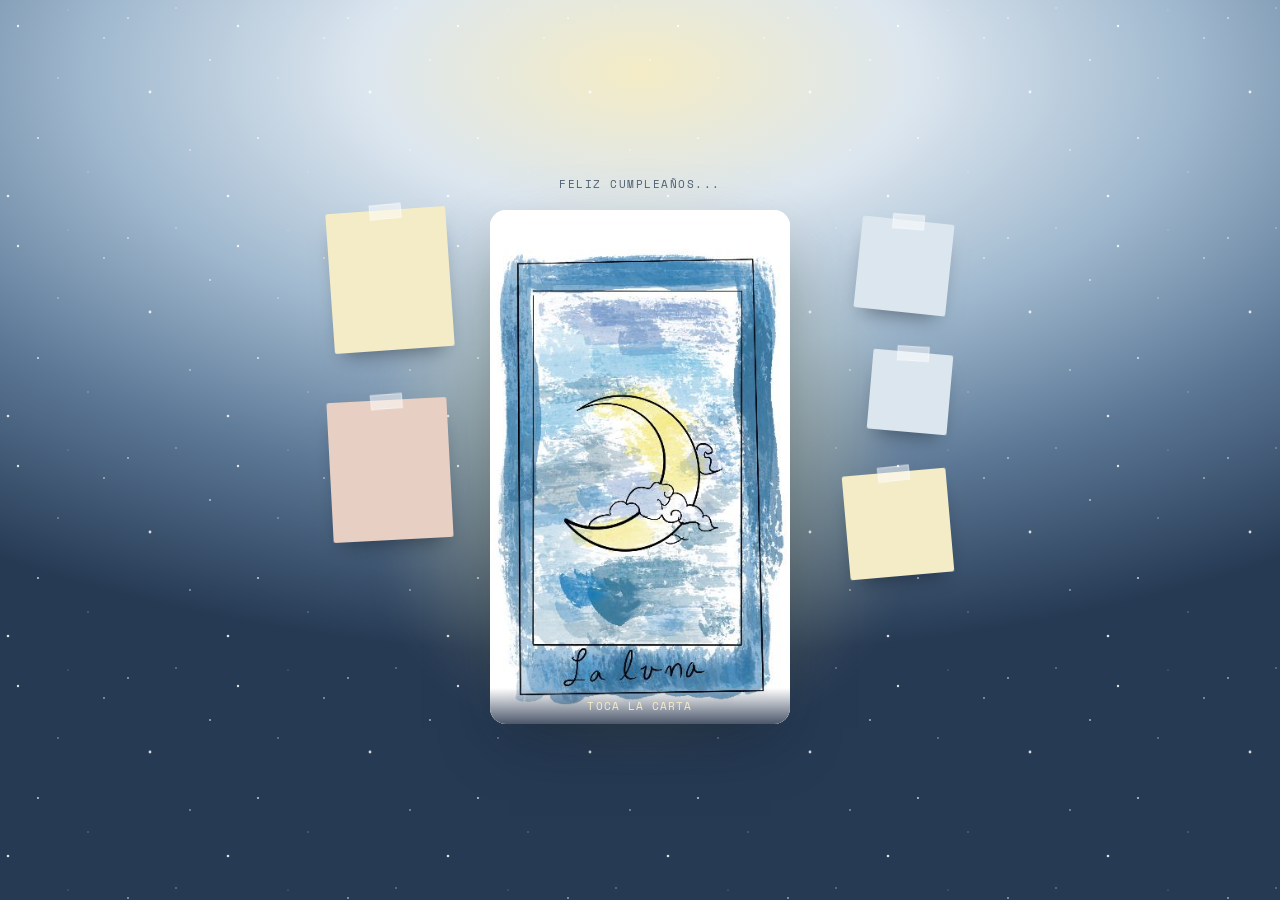
==== index.html @ bb73ebb0 "Revert "Give the gate a real headline and twinkling stars for more atmosphere" This reverts commit 8" ====
<!doctype html>
<html lang="es">
<head>
<meta charset="UTF-8">
<meta name="viewport" content="width=device-width, initial-scale=1.0">
<title>Puerto Vallarta</title>
<link rel="preconnect" href="https://fonts.googleapis.com">
<link rel="preconnect" href="https://fonts.gstatic.com" crossorigin>
<link href="https://fonts.googleapis.com/css2?family=Fraunces:opsz,wght@9..144,400;9..144,500;9..144,600;9..144,700&family=Work+Sans:wght@400;500;600&family=Space+Mono:wght@400;700&display=swap" rel="stylesheet">
<link rel="stylesheet" href="style.css">
</head>
<body>
<div class="gate">
  <div class="gate-wrap">
    <p class="gate-eyebrow">Feliz cumpleaños...</p>

    <div class="card-cluster">
      <div class="flip-scene">
        <div class="flip-card" id="flip-card" role="button" tabindex="0" aria-pressed="false" aria-label="Toca la carta para continuar">
          <div class="flip-face front">
            <img src="tluna.jpg" alt="Carta de tarot: La Luna">
            <span class="flip-hint">Toca la carta</span>
          </div>
          <div class="flip-face back">
            <div class="back-content" id="back-content">
              <h1>Nombre</h1>
              <form class="gate-form" id="gate-form">
                <label for="gate-input" class="sr-only">Tu nombre</label>
                <input type="text" id="gate-input" placeholder="Escribe tu &quot;nombre&quot; :)" autocomplete="off" autocapitalize="off" spellcheck="false">
                <button type="submit">Entrar</button>
              </form>
              <p class="gate-error" id="gate-error" hidden>Ese no es tu nombre. Intenta de nuevo.</p>
            </div>
          </div>
        </div>
      </div>

      <div class="postits">
        <div class="postit">
          <div class="postit-card" role="button" tabindex="0" aria-pressed="false" aria-label="Voltear post-it">
            <div class="postit-face postit-front"></div>
            <div class="postit-face postit-back">En la mitologia griega Hades, el dios que se considera ser el más malvado en realidad era un dios justo que rara vez intervenía en el mundo de los humanos.</div>
          </div>
        </div>
        <div class="postit">
          <div class="postit-card" role="button" tabindex="0" aria-pressed="false" aria-label="Voltear post-it">
            <div class="postit-face postit-front"></div>
            <div class="postit-face postit-back">Troya fue destruida por orgullo, más que por belleza.</div>
          </div>
        </div>
        <div class="postit">
          <div class="postit-card" role="button" tabindex="0" aria-pressed="false" aria-label="Voltear post-it">
            <div class="postit-face postit-front"></div>
            <div class="postit-face postit-back">Tengo una cosa muy segura, y es que cuando sepas que es esto lo primero que me vas a decir es &ldquo;estas loca.&rdquo; Punto final y todo.</div>
          </div>
        </div>
        <div class="postit">
          <div class="postit-card" role="button" tabindex="0" aria-pressed="false" aria-label="Voltear post-it">
            <div class="postit-face postit-front"></div>
            <div class="postit-face postit-back">Las nubes son muy bonitas.</div>
          </div>
        </div>
        <div class="postit">
          <div class="postit-card" role="button" tabindex="0" aria-pressed="false" aria-label="Voltear post-it">
            <div class="postit-face postit-front"></div>
            <div class="postit-face postit-back">Los post-it son la marca, el objeto es una nota adhesiva.</div>
          </div>
        </div>
      </div>
    </div>
  </div>
</div>

<script>
  var flipCard = document.getElementById('flip-card');
  var form = document.getElementById('gate-form');
  var input = document.getElementById('gate-input');
  var backContent = document.getElementById('back-content');
  var error = document.getElementById('gate-error');

  function toggleFlip() {
    var isFlipped = flipCard.classList.toggle('flipped');
    flipCard.setAttribute('aria-pressed', isFlipped ? 'true' : 'false');
    if (isFlipped) {
      window.setTimeout(function () { input.focus(); }, 450);
    } else {
      error.hidden = true;
      flipCard.focus();
    }
  }

  flipCard.addEventListener('click', function (e) {
    if (e.target.closest('.gate-form')) return;
    toggleFlip();
  });
  flipCard.addEventListener('keydown', function (e) {
    if (e.target !== flipCard) return;
    if (e.key === 'Enter' || e.key === ' ') {
      e.preventDefault();
      toggleFlip();
    }
  });

  form.addEventListener('submit', function (e) {
    e.preventDefault();
    e.stopPropagation();
    if (input.value.trim().toLowerCase() === 'fersito') {
      window.location.href = 'itinerario.html';
    } else {
      error.hidden = false;
      backContent.classList.remove('shake');
      void backContent.offsetWidth;
      backContent.classList.add('shake');
      input.select();
    }
  });

  document.querySelectorAll('.postit-card').forEach(function (postit) {
    function toggle() {
      var isFlipped = postit.classList.toggle('flipped');
      postit.setAttribute('aria-pressed', isFlipped ? 'true' : 'false');
    }
    postit.addEventListener('click', toggle);
    postit.addEventListener('keydown', function (e) {
      if (e.key === 'Enter' || e.key === ' ') {
        e.preventDefault();
        toggle();
      }
    });
  });
</script>
</body>
</html>
---- style.css ----
:root{
  --bg:#FBF2E3;
  --surface:#FFFFFF;
  --surface-2:#FFF8EC;
  --text:#1C2B30;
  --text-soft:#5E6E70;
  --border:#E8D9BE;
  --teal:#127D77;
  --teal-strong:#0B4F55;
  --coral:#F0563C;
  --sun:#F2A63D;
  --good:#2E7D5B;
  --good-bg:#E4F3EA;
  --shadow: 0 18px 40px -24px rgba(20,40,45,0.35);
}

@media (prefers-color-scheme: dark){
  :root:not([data-theme="light"]){
    --bg:#0A2027;
    --surface:#102B32;
    --surface-2:#0D262D;
    --text:#F1E9D8;
    --text-soft:#9FB4B6;
    --border:#1E3E44;
    --teal:#4FD1C4;
    --teal-strong:#8FE3D8;
    --coral:#FF8163;
    --sun:#F5BE6B;
    --good:#7ED0A3;
    --good-bg:#123227;
    --shadow: 0 18px 44px -22px rgba(0,0,0,0.6);
  }
}
:root[data-theme="dark"]{
  --bg:#0A2027;
  --surface:#102B32;
  --surface-2:#0D262D;
  --text:#F1E9D8;
  --text-soft:#9FB4B6;
  --border:#1E3E44;
  --teal:#4FD1C4;
  --teal-strong:#8FE3D8;
  --coral:#FF8163;
  --sun:#F5BE6B;
  --good:#7ED0A3;
  --good-bg:#123227;
  --shadow: 0 18px 44px -22px rgba(0,0,0,0.6);
}

*{box-sizing:border-box;}
body{
  margin:0;
  background:var(--bg);
  color:var(--text);
  font-family:"Work Sans", ui-sans-serif, system-ui, sans-serif;
  -webkit-font-smoothing:antialiased;
}
h1,h2,h3{
  font-family:"Fraunces", Georgia, serif;
  text-wrap:balance;
  margin:0;
}
.mono{
  font-family:"Space Mono", ui-monospace, SFMono-Regular, monospace;
  font-variant-numeric:tabular-nums;
}
.sr-only{
  position:absolute;
  width:1px; height:1px;
  padding:0; margin:-1px;
  overflow:hidden;
  clip:rect(0,0,0,0);
  white-space:nowrap;
  border:0;
}

.page{
  max-width:760px;
  margin:0 auto;
  padding-inline:20px;
  padding-block:0 48px;
}

/* ---------- GATE ---------- */
:root{
  --stars-bg: url("data:image/svg+xml,%3Csvg xmlns='http://www.w3.org/2000/svg' width='220' height='220'%3E%3Ccircle cx='18' cy='26' r='1.2' fill='white' fill-opacity='0.85'/%3E%3Ccircle cx='58' cy='78' r='0.8' fill='white' fill-opacity='0.55'/%3E%3Ccircle cx='104' cy='38' r='1' fill='white' fill-opacity='0.5'/%3E%3Ccircle cx='150' cy='92' r='1.4' fill='white' fill-opacity='0.8'/%3E%3Ccircle cx='190' cy='150' r='0.9' fill='white' fill-opacity='0.5'/%3E%3Ccircle cx='38' cy='138' r='1.1' fill='white' fill-opacity='0.7'/%3E%3Ccircle cx='88' cy='172' r='0.7' fill='white' fill-opacity='0.4'/%3E%3Ccircle cx='128' cy='18' r='0.9' fill='white' fill-opacity='0.6'/%3E%3Ccircle cx='8' cy='196' r='1.3' fill='white' fill-opacity='0.85'/%3E%3Ccircle cx='176' cy='8' r='0.8' fill='white' fill-opacity='0.5'/%3E%3Ccircle cx='210' cy='60' r='1' fill='white' fill-opacity='0.6'/%3E%3Ccircle cx='68' cy='10' r='0.6' fill='white' fill-opacity='0.4'/%3E%3C/svg%3E");
}
.gate{
  min-height:100vh;
  display:flex;
  align-items:center;
  justify-content:center;
  padding:24px;
  overflow-x:hidden;
  background-image:
    var(--stars-bg),
    radial-gradient(90% 65% at 50% 8%, #F4ECC6 0%, #DCE6EF 24%, #9FB8CE 48%, #5C7896 72%, #263A54 100%);
  background-repeat:repeat, no-repeat;
  background-size:220px 220px, cover;
}
.gate-wrap{
  width:100%;
  max-width:640px;
  display:flex;
  flex-direction:column;
  align-items:center;
  gap:18px;
}
.gate-eyebrow{
  margin:0;
  font-family:"Space Mono", monospace;
  font-size:0.68rem;
  letter-spacing:0.14em;
  text-transform:uppercase;
  color:#33465F;
  opacity:0.85;
}

/* ---------- CARD CLUSTER + POST-ITS ---------- */
.card-cluster{
  position:relative;
  width:100%;
  max-width:300px;
  margin-inline:auto;
}
.postits{
  display:flex;
  flex-wrap:wrap;
  justify-content:center;
  gap:14px;
  margin-top:26px;
}
.postit{
  perspective:900px;
  z-index:3;
  flex:none;
}
.postit-card{
  position:relative;
  width:100%;
  height:100%;
  cursor:pointer;
  transform-style:preserve-3d;
  transition:transform 0.6s cubic-bezier(0.4, 0.2, 0.2, 1);
}
.postit-card.flipped{ transform:rotateY(180deg); }
.postit-card:focus-visible{
  outline:2px solid #F0E5A8;
  outline-offset:3px;
}
.postit-face{
  position:absolute;
  inset:0;
  backface-visibility:hidden;
  border-radius:2px;
  padding:12px 10px;
  display:flex;
  align-items:center;
  justify-content:center;
  text-align:center;
  color:#2A3245;
  box-shadow:0 12px 20px -10px rgba(10,15,25,0.5);
}
.postit-face::before{
  content:"";
  position:absolute;
  top:-6px;
  left:50%;
  width:30px;
  height:13px;
  transform:translateX(-50%) rotate(-2deg);
  background:rgba(255,255,255,0.5);
  border:1px solid rgba(255,255,255,0.35);
}
.postit-front{
  background:#F4ECC6;
}
.postit-back{
  transform:rotateY(180deg);
  background:#F4ECC6;
  font-family:"Work Sans", sans-serif;
  font-size:0.64rem;
  line-height:1.32;
}
.postit:nth-of-type(2) .postit-front,
.postit:nth-of-type(2) .postit-back,
.postit:nth-of-type(4) .postit-front,
.postit:nth-of-type(4) .postit-back{
  background:#DCE6EF;
}
.postit:nth-of-type(3) .postit-front,
.postit:nth-of-type(3) .postit-back{
  background:#E7CFC3;
}

/* sizes tuned per note length; stacked in a row below the card on narrow screens */
.postit:nth-of-type(1){ width:120px; height:140px; transform:rotate(-4deg); }
.postit:nth-of-type(2){ width:92px; height:92px; transform:rotate(6deg); }
.postit:nth-of-type(3){ width:120px; height:140px; transform:rotate(-3deg); }
.postit:nth-of-type(4){ width:80px; height:80px; transform:rotate(5deg); }
.postit:nth-of-type(5){ width:104px; height:104px; transform:rotate(-5deg); }

@media (min-width:820px){
  .card-cluster{ max-width:660px; }
  .postits{ display:contents; }
  .postit{ position:absolute; }
  .postit:nth-of-type(1){ top:0; left:10px; }
  .postit:nth-of-type(3){ top:190px; left:10px; }
  .postit:nth-of-type(2){ top:10px; right:10px; }
  .postit:nth-of-type(4){ top:142px; right:10px; }
  .postit:nth-of-type(5){ top:262px; right:10px; }
}

/* ---------- FLIP CARD ---------- */
.flip-scene{
  position:relative;
  width:100%;
  max-width:300px;
  margin-inline:auto;
  perspective:1400px;
  animation:float 6s ease-in-out infinite;
}
.flip-scene::before{
  content:"";
  position:absolute;
  inset:-18% -30%;
  background:radial-gradient(circle, rgba(240,229,168,0.55) 0%, rgba(240,229,168,0) 68%);
  filter:blur(18px);
  z-index:-1;
  pointer-events:none;
}
@keyframes float{
  0%, 100%{ transform:translateY(0); }
  50%{ transform:translateY(-10px); }
}
.flip-card{
  position:relative;
  width:100%;
  aspect-ratio:364/624;
  cursor:pointer;
  transform-style:preserve-3d;
  transition:transform 0.8s cubic-bezier(0.4, 0.2, 0.2, 1);
}
.flip-card.flipped{
  transform:rotateY(180deg);
  cursor:default;
}
.flip-card:focus-visible{
  outline:3px solid var(--sun);
  outline-offset:6px;
}
.flip-face{
  position:absolute;
  inset:0;
  backface-visibility:hidden;
  border-radius:16px;
  box-shadow:0 24px 60px -20px rgba(10,20,25,0.5);
  overflow:hidden;
}
.flip-face.front{
  background:var(--surface);
}
.flip-face.front img{
  width:100%;
  height:100%;
  object-fit:cover;
  display:block;
}
.flip-hint{
  position:absolute;
  left:0; right:0; bottom:0;
  padding:10px 8px calc(10px + env(safe-area-inset-bottom, 0px));
  text-align:center;
  font-family:"Space Mono", monospace;
  font-size:0.68rem;
  letter-spacing:0.1em;
  text-transform:uppercase;
  color:#F4ECC6;
  background:linear-gradient(to top, rgba(30,45,70,0.8), transparent);
}
.flip-face.back{
  transform:rotateY(180deg);
  background-image:
    var(--stars-bg),
    radial-gradient(120% 80% at 50% -8%, rgba(240,229,168,0.32) 0%, rgba(240,229,168,0) 48%),
    linear-gradient(165deg, #30435F 0%, #16233A 100%);
  background-repeat:repeat, no-repeat, no-repeat;
  background-size:170px 170px, auto, auto;
  box-shadow:inset 0 0 44px rgba(0,0,0,0.35);
  display:flex;
  flex-direction:column;
  justify-content:center;
  align-items:stretch;
  padding:28px 24px;
  text-align:center;
}
.flip-face.back h1{
  font-size:1.5rem;
  font-weight:600;
  color:#F4ECC6;
}
.gate-form{
  margin-top:20px;
  display:flex;
  flex-direction:column;
  gap:12px;
}
#gate-input{
  font:inherit;
  font-size:1rem;
  padding:12px 14px;
  border-radius:10px;
  border:1px solid rgba(244,236,198,0.35);
  background:rgba(255,255,255,0.08);
  color:#F4ECC6;
  text-align:center;
}
#gate-input::placeholder{
  color:rgba(244,236,198,0.55);
}
#gate-input:focus-visible{
  outline:2px solid #F0E5A8;
  outline-offset:2px;
}
.gate-form button{
  font:inherit;
  font-weight:600;
  font-size:0.95rem;
  padding:12px 14px;
  border-radius:10px;
  border:none;
  background:linear-gradient(180deg, #F4ECC6 0%, #E8D98A 100%);
  color:#1F2E45;
  cursor:pointer;
}
.gate-form button:hover{ background:linear-gradient(180deg, #FBF6DE 0%, #F0E5A8 100%); }
.gate-form button:focus-visible{
  outline:2px solid #F4ECC6;
  outline-offset:2px;
}
.gate-error{
  margin:14px 0 0;
  font-size:0.85rem;
  color:#FF9E80;
}
.back-content.shake{ animation:shake 0.4s; }
@media (prefers-reduced-motion: reduce){
  .back-content.shake{ animation:none; }
  .flip-card{ transition:none; }
  .flip-scene{ animation:none; }
  .postit-card{ transition:none; }
}
@keyframes shake{
  0%, 100%{ transform:translateX(0); }
  20%, 60%{ transform:translateX(-8px); }
  40%, 80%{ transform:translateX(8px); }
}

/* ---------- HERO ---------- */
.hero{
  position:relative;
  margin-inline:-20px;
  margin-top:0;
  height:min(72vw, 380px);
  min-height:300px;
  overflow:hidden;
}
.hero svg{
  position:absolute;
  inset:0;
  width:100%;
  height:100%;
  display:block;
}
.hero-content{
  position:relative;
  z-index:2;
  height:100%;
  display:flex;
  flex-direction:column;
  justify-content:space-between;
  padding:28px 24px 20px;
}
.eyebrow{
  margin:0;
  font-family:"Space Mono", monospace;
  font-size:0.72rem;
  letter-spacing:0.14em;
  text-transform:uppercase;
  color:#FBF2E3;
  opacity:0.85;
}
.hero h1{
  color:#FBF2E3;
  font-size:clamp(2.4rem, 9vw, 3.6rem);
  font-weight:600;
  line-height:0.95;
  margin-top:6px;
}
.dates{
  margin:8px 0 0;
  color:#FBF2E3;
  font-family:"Space Mono", monospace;
  font-size:0.95rem;
  letter-spacing:0.02em;
}
.hero-stats{
  display:flex;
  gap:10px;
  flex-wrap:wrap;
}
.stat{
  background:rgba(11,42,46,0.55);
  backdrop-filter:blur(2px);
  border:1px solid rgba(251,242,227,0.25);
  border-radius:10px;
  padding:8px 12px;
  display:flex;
  flex-direction:column;
  gap:2px;
  min-width:104px;
}
.stat-label{
  font-size:0.62rem;
  letter-spacing:0.1em;
  text-transform:uppercase;
  color:#F2E4C8;
  opacity:0.8;
}
.stat-value{
  font-family:"Space Mono", monospace;
  font-size:0.95rem;
  color:#FFFFFF;
}

/* ---------- SECTIONS ---------- */
.section{
  padding-block:36px 8px;
}
.section-head{
  display:flex;
  align-items:center;
  gap:10px;
  margin-bottom:18px;
}
.section-head svg{ color:var(--teal); flex:none; }
.section-head h2{
  font-size:1.5rem;
  font-weight:600;
  color:var(--text);
}

/* ---------- TICKETS ---------- */
.tickets{
  display:flex;
  flex-direction:column;
  gap:14px;
}
.ticket{
  display:flex;
  background:var(--surface);
  border:1px solid var(--border);
  border-radius:14px;
  box-shadow:var(--shadow);
  overflow:hidden;
}
.ticket-main{
  flex:1;
  padding:18px 20px;
  min-width:0;
}
.ticket-label{
  font-size:0.68rem;
  letter-spacing:0.1em;
  text-transform:uppercase;
  color:var(--text-soft);
}
.ticket-route{
  display:flex;
  align-items:center;
  gap:10px;
  margin-top:10px;
}
.ticket-city{
  display:flex;
  flex-direction:column;
}
.ticket-city .code{
  font-family:"Fraunces", serif;
  font-weight:600;
  font-size:1.5rem;
  line-height:1;
  color:var(--text);
}
.ticket-city .city{
  font-size:0.72rem;
  color:var(--text-soft);
  margin-top:2px;
}
.ticket-city .time{
  font-family:"Space Mono", monospace;
  font-size:0.82rem;
  color:var(--teal);
  margin-top:4px;
}
.ticket-path{
  flex:1;
  display:flex;
  align-items:center;
  justify-content:center;
  color:var(--coral);
  min-width:36px;
}
.ticket-path svg{ width:100%; height:16px; }
.ticket-meta{
  display:flex;
  gap:14px;
  margin-top:12px;
  font-size:0.78rem;
  color:var(--text-soft);
}
.ticket-stub{
  width:132px;
  flex:none;
  padding:18px 14px;
  background:var(--surface-2);
  border-left:2px dashed var(--border);
  display:flex;
  flex-direction:column;
  justify-content:center;
  gap:4px;
  position:relative;
}
.ticket-stub::before,
.ticket-stub::after{
  content:"";
  position:absolute;
  left:-9px;
  width:18px;
  height:18px;
  border-radius:50%;
  background:var(--bg);
  border:1px solid var(--border);
}
.ticket-stub::before{ top:-9px; }
.ticket-stub::after{ bottom:-9px; }
.stub-label{
  font-size:0.64rem;
  letter-spacing:0.08em;
  text-transform:uppercase;
  color:var(--text-soft);
}
.stub-code{
  font-family:"Space Mono", monospace;
  font-size:0.95rem;
  color:var(--text);
}
.stub-note{
  font-size:0.7rem;
  color:var(--coral);
}

/* ---------- HOTEL ---------- */
.hotel-card{
  background:var(--surface);
  border:1px solid var(--border);
  border-radius:14px;
  box-shadow:var(--shadow);
  padding:22px;
}
.badge{
  display:inline-block;
  background:var(--good-bg);
  color:var(--good);
  font-size:0.7rem;
  font-weight:600;
  letter-spacing:0.04em;
  padding:4px 10px;
  border-radius:999px;
}
.hotel-card h3{
  font-size:1.3rem;
  font-weight:600;
  margin-top:10px;
}
.hotel-sub{
  margin:4px 0 0;
  color:var(--text-soft);
  font-size:0.9rem;
}
.hotel-grid{
  display:grid;
  grid-template-columns:repeat(2, 1fr);
  gap:14px 20px;
  margin-top:20px;
  padding-top:18px;
  border-top:1px solid var(--border);
}
.g-label{
  display:block;
  font-size:0.66rem;
  letter-spacing:0.08em;
  text-transform:uppercase;
  color:var(--text-soft);
}
.g-value{
  display:block;
  margin-top:3px;
  font-size:0.94rem;
}
.hotel-codes{
  display:flex;
  flex-wrap:wrap;
  gap:20px;
  margin-top:18px;
  padding-top:16px;
  border-top:1px solid var(--border);
}
.code-mono{
  display:block;
  margin-top:3px;
  font-family:"Space Mono", monospace;
  font-size:0.88rem;
  color:var(--teal-strong);
}

footer{
  margin-top:20px;
  padding-top:20px;
  border-top:1px solid var(--border);
  color:var(--text-soft);
  font-size:0.85rem;
  text-align:center;
}

@media (max-width:480px){
  .ticket{ flex-direction:column; }
  .ticket-stub{
    width:auto;
    border-left:none;
    border-top:2px dashed var(--border);
    flex-direction:row;
    justify-content:space-between;
    align-items:center;
  }
  .ticket-stub::before,
  .ticket-stub::after{
    left:auto;
    top:-9px;
  }
  .ticket-stub::before{ left:-9px; }
  .ticket-stub::after{ right:-9px; left:auto; bottom:auto; top:-9px; }
  .hotel-grid{ grid-template-columns:1fr 1fr; }
}
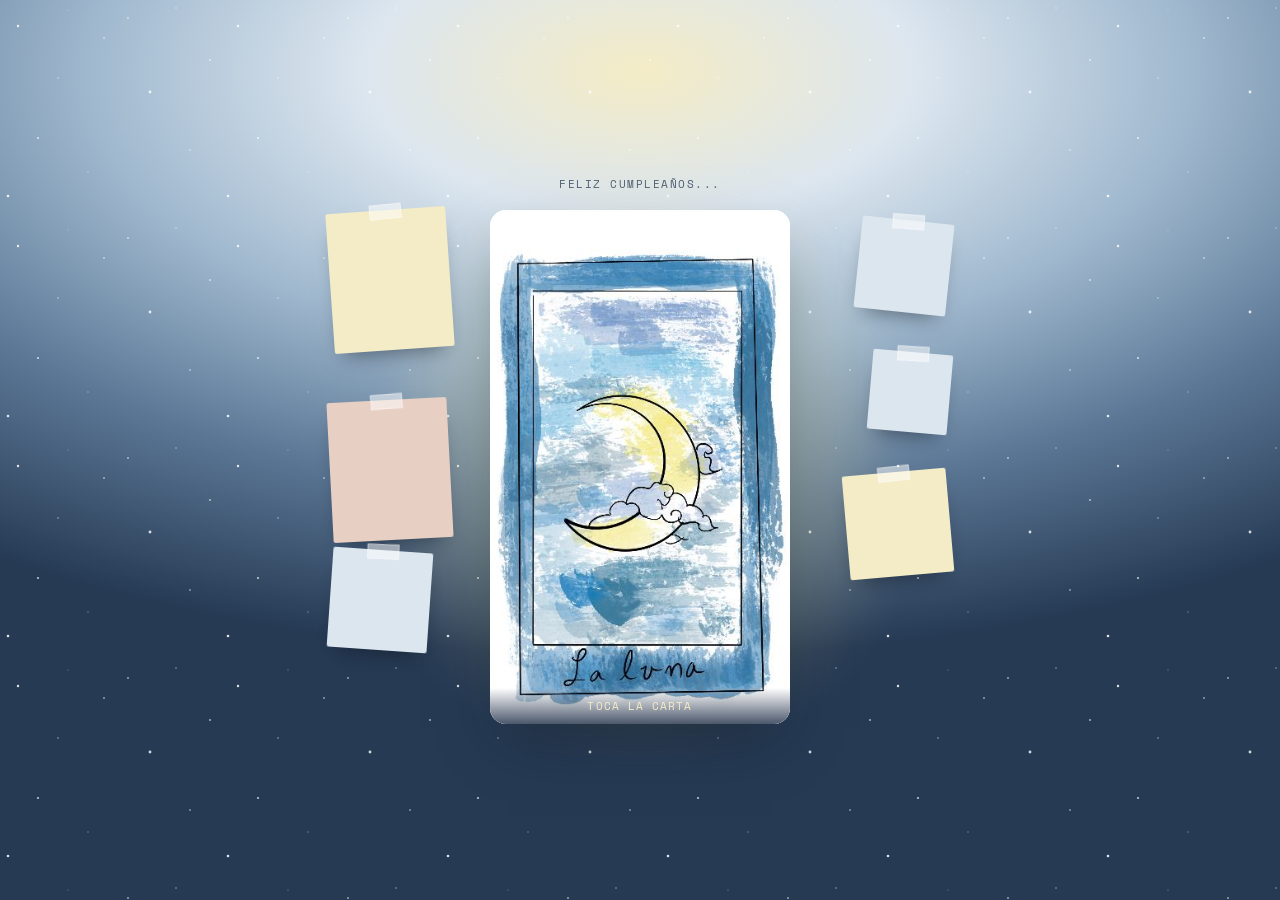
==== commit 0940aa02: "Add a sixth post-it note Co-Authored-By: Claude Sonnet 5 <noreply@anthropic.com>" ====
--- a/index.html
+++ b/index.html
@@ -4,10 +4,12 @@
 <meta charset="UTF-8">
 <meta name="viewport" content="width=device-width, initial-scale=1.0">
 <title>Puerto Vallarta</title>
+<meta name="view-transition" content="same-origin">
 <link rel="preconnect" href="https://fonts.googleapis.com">
 <link rel="preconnect" href="https://fonts.gstatic.com" crossorigin>
 <link href="https://fonts.googleapis.com/css2?family=Fraunces:opsz,wght@9..144,400;9..144,500;9..144,600;9..144,700&family=Work+Sans:wght@400;500;600&family=Space+Mono:wght@400;700&display=swap" rel="stylesheet">
 <link rel="stylesheet" href="style.css">
+<link rel="prefetch" href="itinerario.html">
 </head>
 <body>
 <div class="gate">
@@ -64,6 +66,12 @@
           <div class="postit-card" role="button" tabindex="0" aria-pressed="false" aria-label="Voltear post-it">
             <div class="postit-face postit-front"></div>
             <div class="postit-face postit-back">Los post-it son la marca, el objeto es una nota adhesiva.</div>
+          </div>
+        </div>
+        <div class="postit">
+          <div class="postit-card" role="button" tabindex="0" aria-pressed="false" aria-label="Voltear post-it">
+            <div class="postit-face postit-front"></div>
+            <div class="postit-face postit-back">No te rías de mi página, esta bien padre.</div>
           </div>
         </div>
       </div>
--- a/style.css
+++ b/style.css
@@ -1,10 +1,10 @@
 :root{
-  --bg:#FBF2E3;
+  --bg:#F2F5F4;
   --surface:#FFFFFF;
-  --surface-2:#FFF8EC;
+  --surface-2:#EAF0EE;
   --text:#1C2B30;
   --text-soft:#5E6E70;
-  --border:#E8D9BE;
+  --border:#DEE5E3;
   --teal:#127D77;
   --teal-strong:#0B4F55;
   --coral:#F0563C;
@@ -50,7 +50,7 @@
 *{box-sizing:border-box;}
 body{
   margin:0;
-  background:var(--bg);
+  background-color:var(--bg);
   color:var(--text);
   font-family:"Work Sans", ui-sans-serif, system-ui, sans-serif;
   -webkit-font-smoothing:antialiased;
@@ -75,10 +75,10 @@
 }
 
 .page{
-  max-width:760px;
+  max-width:640px;
   margin:0 auto;
   padding-inline:20px;
-  padding-block:0 48px;
+  padding-block:28px 44px;
 }
 
 /* ---------- GATE ---------- */
@@ -192,6 +192,10 @@
 .postit:nth-of-type(3) .postit-back{
   background:#E7CFC3;
 }
+.postit:nth-of-type(6) .postit-front,
+.postit:nth-of-type(6) .postit-back{
+  background:#DCE6EF;
+}
 
 /* sizes tuned per note length; stacked in a row below the card on narrow screens */
 .postit:nth-of-type(1){ width:120px; height:140px; transform:rotate(-4deg); }
@@ -199,6 +203,7 @@
 .postit:nth-of-type(3){ width:120px; height:140px; transform:rotate(-3deg); }
 .postit:nth-of-type(4){ width:80px; height:80px; transform:rotate(5deg); }
 .postit:nth-of-type(5){ width:104px; height:104px; transform:rotate(-5deg); }
+.postit:nth-of-type(6){ width:100px; height:100px; transform:rotate(4deg); }
 
 @media (min-width:820px){
   .card-cluster{ max-width:660px; }
@@ -206,6 +211,7 @@
   .postit{ position:absolute; }
   .postit:nth-of-type(1){ top:0; left:10px; }
   .postit:nth-of-type(3){ top:190px; left:10px; }
+  .postit:nth-of-type(6){ top:340px; left:10px; }
   .postit:nth-of-type(2){ top:10px; right:10px; }
   .postit:nth-of-type(4){ top:142px; right:10px; }
   .postit:nth-of-type(5){ top:262px; right:10px; }
@@ -344,108 +350,134 @@
   color:#FF9E80;
 }
 .back-content.shake{ animation:shake 0.4s; }
+@keyframes shake{
+  0%, 100%{ transform:translateX(0); }
+  20%, 60%{ transform:translateX(-8px); }
+  40%, 80%{ transform:translateX(8px); }
+}
+
 @media (prefers-reduced-motion: reduce){
   .back-content.shake{ animation:none; }
   .flip-card{ transition:none; }
   .flip-scene{ animation:none; }
   .postit-card{ transition:none; }
 }
-@keyframes shake{
-  0%, 100%{ transform:translateX(0); }
-  20%, 60%{ transform:translateX(-8px); }
-  40%, 80%{ transform:translateX(8px); }
-}
 
 /* ---------- HERO ---------- */
-.hero{
-  position:relative;
-  margin-inline:-20px;
-  margin-top:0;
-  height:min(72vw, 380px);
-  min-height:300px;
-  overflow:hidden;
-}
-.hero svg{
-  position:absolute;
-  inset:0;
-  width:100%;
-  height:100%;
-  display:block;
-}
-.hero-content{
-  position:relative;
-  z-index:2;
-  height:100%;
-  display:flex;
-  flex-direction:column;
+.hero-card{
+  background:var(--surface);
+  border:1px solid var(--border);
+  border-radius:16px;
+  padding:22px 24px;
+  box-shadow:var(--shadow);
+}
+.hero-top{
+  display:flex;
+  align-items:baseline;
   justify-content:space-between;
-  padding:28px 24px 20px;
-}
-.eyebrow{
-  margin:0;
-  font-family:"Space Mono", monospace;
-  font-size:0.72rem;
-  letter-spacing:0.14em;
+  gap:12px;
+  flex-wrap:wrap;
+}
+.hero-eyebrow{
+  font-family:"Space Mono", monospace;
+  font-size:0.66rem;
+  letter-spacing:0.12em;
   text-transform:uppercase;
-  color:#FBF2E3;
-  opacity:0.85;
-}
-.hero h1{
-  color:#FBF2E3;
-  font-size:clamp(2.4rem, 9vw, 3.6rem);
+  color:var(--text-soft);
+}
+.hero-countdown{
+  font-family:"Space Mono", monospace;
+  font-size:0.7rem;
+  letter-spacing:0.03em;
+  color:var(--teal-strong);
+  white-space:nowrap;
+}
+.hero-countdown strong{
+  font-family:"Fraunces", serif;
+  font-weight:700;
+  font-size:1rem;
+  margin-right:4px;
+}
+.hero-title{
+  margin-top:8px;
+  font-size:clamp(1.9rem, 7vw, 2.6rem);
   font-weight:600;
-  line-height:0.95;
-  margin-top:6px;
-}
-.dates{
-  margin:8px 0 0;
-  color:#FBF2E3;
-  font-family:"Space Mono", monospace;
+  color:var(--text);
+}
+.hero-route{
+  display:flex;
+  align-items:center;
+  gap:8px;
+  margin-top:12px;
+}
+.hero-code{
+  font-family:"Space Mono", monospace;
+  font-weight:700;
   font-size:0.95rem;
-  letter-spacing:0.02em;
-}
-.hero-stats{
-  display:flex;
-  gap:10px;
+  letter-spacing:0.04em;
+  color:var(--text);
+}
+.hero-arrow{ color:var(--coral); flex:none; }
+.hero-meta{
+  margin-top:8px;
+  font-size:0.86rem;
+  color:var(--text-soft);
+}
+
+/* ---------- SECTION NAV ---------- */
+.section-nav{
+  display:flex;
+  gap:20px;
+  margin-top:20px;
+  padding-bottom:14px;
+  border-bottom:1px solid var(--border);
+  font-family:"Space Mono", monospace;
+  font-size:0.7rem;
+  letter-spacing:0.08em;
+  text-transform:uppercase;
+}
+.section-nav a{
+  color:var(--text-soft);
+  text-decoration:none;
+  padding-bottom:3px;
+  border-bottom:2px solid transparent;
+}
+.section-nav a:hover,
+.section-nav a:focus-visible{
+  color:var(--teal-strong);
+  border-bottom-color:var(--coral);
+  outline:none;
+}
+
+/* ---------- AMENITIES ---------- */
+.amenities{
+  display:flex;
   flex-wrap:wrap;
-}
-.stat{
-  background:rgba(11,42,46,0.55);
-  backdrop-filter:blur(2px);
-  border:1px solid rgba(251,242,227,0.25);
-  border-radius:10px;
-  padding:8px 12px;
-  display:flex;
-  flex-direction:column;
-  gap:2px;
-  min-width:104px;
-}
-.stat-label{
-  font-size:0.62rem;
-  letter-spacing:0.1em;
-  text-transform:uppercase;
-  color:#F2E4C8;
-  opacity:0.8;
-}
-.stat-value{
-  font-family:"Space Mono", monospace;
-  font-size:0.95rem;
-  color:#FFFFFF;
-}
+  gap:10px 18px;
+  margin-top:14px;
+}
+.amenity{
+  display:flex;
+  align-items:center;
+  gap:6px;
+  font-size:0.78rem;
+  color:var(--text-soft);
+}
+.amenity svg{ color:var(--teal); flex:none; }
 
 /* ---------- SECTIONS ---------- */
 .section{
-  padding-block:36px 8px;
+  padding-block:26px 4px;
 }
 .section-head{
   display:flex;
   align-items:center;
   gap:10px;
-  margin-bottom:18px;
+  margin-bottom:14px;
 }
 .section-head svg{ color:var(--teal); flex:none; }
 .section-head h2{
-  font-size:1.5rem;
+  font-size:1.3rem;
   font-weight:600;
   color:var(--text);
 }
@@ -454,110 +486,92 @@
 .tickets{
   display:flex;
   flex-direction:column;
-  gap:14px;
+  gap:12px;
 }
 .ticket{
-  display:flex;
+  display:block;
   background:var(--surface);
   border:1px solid var(--border);
   border-radius:14px;
   box-shadow:var(--shadow);
-  overflow:hidden;
-}
-.ticket-main{
-  flex:1;
   padding:18px 20px;
-  min-width:0;
 }
 .ticket-label{
-  font-size:0.68rem;
+  display:block;
+  font-size:0.66rem;
   letter-spacing:0.1em;
   text-transform:uppercase;
   color:var(--text-soft);
 }
 .ticket-route{
-  display:flex;
+  display:grid;
+  grid-template-columns:1fr auto 1fr;
+  align-items:start;
+  gap:8px;
+  margin-top:14px;
+}
+.ticket-endpoint{
+  display:flex;
+  flex-direction:column;
+}
+.ticket-endpoint.dest{
+  align-items:flex-end;
+  text-align:right;
+}
+.ticket-time{
+  font-family:"Work Sans", sans-serif;
+  font-weight:600;
+  font-size:1.4rem;
+  color:var(--text);
+  font-variant-numeric:tabular-nums;
+  line-height:1.1;
+}
+.ticket-code{
+  font-family:"Space Mono", monospace;
+  font-size:0.78rem;
+  letter-spacing:0.06em;
+  color:var(--teal-strong);
+  margin-top:3px;
+}
+.ticket-city{
+  font-family:"Fraunces", serif;
+  font-style:italic;
+  font-size:0.76rem;
+  color:var(--text-soft);
+  margin-top:2px;
+}
+.ticket-path-col{
+  display:flex;
+  flex-direction:column;
   align-items:center;
+  padding-top:10px;
+  min-width:64px;
+}
+.ticket-path-col svg{
+  width:100%;
+  height:14px;
+  color:var(--coral);
+}
+.ticket-duration{
+  margin-top:4px;
+  font-family:"Space Mono", monospace;
+  font-size:0.62rem;
+  color:var(--text-soft);
+  white-space:nowrap;
+}
+.ticket-footer{
+  display:flex;
+  justify-content:space-between;
   gap:10px;
-  margin-top:10px;
-}
-.ticket-city{
-  display:flex;
-  flex-direction:column;
-}
-.ticket-city .code{
-  font-family:"Fraunces", serif;
-  font-weight:600;
-  font-size:1.5rem;
-  line-height:1;
-  color:var(--text);
-}
-.ticket-city .city{
+  margin-top:14px;
+  padding-top:12px;
+  border-top:1px dashed var(--border);
   font-size:0.72rem;
   color:var(--text-soft);
-  margin-top:2px;
-}
-.ticket-city .time{
-  font-family:"Space Mono", monospace;
-  font-size:0.82rem;
-  color:var(--teal);
-  margin-top:4px;
-}
-.ticket-path{
-  flex:1;
-  display:flex;
-  align-items:center;
-  justify-content:center;
-  color:var(--coral);
-  min-width:36px;
-}
-.ticket-path svg{ width:100%; height:16px; }
-.ticket-meta{
-  display:flex;
-  gap:14px;
-  margin-top:12px;
-  font-size:0.78rem;
-  color:var(--text-soft);
-}
-.ticket-stub{
-  width:132px;
-  flex:none;
-  padding:18px 14px;
-  background:var(--surface-2);
-  border-left:2px dashed var(--border);
-  display:flex;
-  flex-direction:column;
-  justify-content:center;
-  gap:4px;
-  position:relative;
-}
-.ticket-stub::before,
-.ticket-stub::after{
-  content:"";
-  position:absolute;
-  left:-9px;
-  width:18px;
-  height:18px;
-  border-radius:50%;
-  background:var(--bg);
-  border:1px solid var(--border);
-}
-.ticket-stub::before{ top:-9px; }
-.ticket-stub::after{ bottom:-9px; }
-.stub-label{
-  font-size:0.64rem;
-  letter-spacing:0.08em;
-  text-transform:uppercase;
-  color:var(--text-soft);
-}
-.stub-code{
-  font-family:"Space Mono", monospace;
-  font-size:0.95rem;
-  color:var(--text);
-}
-.stub-note{
-  font-size:0.7rem;
-  color:var(--coral);
+}
+.ticket-confirmation{
+  font-family:"Space Mono", monospace;
+  letter-spacing:0.01em;
 }
 
 /* ---------- HOTEL ---------- */
@@ -633,22 +647,88 @@
   text-align:center;
 }
 
-@media (max-width:480px){
-  .ticket{ flex-direction:column; }
-  .ticket-stub{
-    width:auto;
-    border-left:none;
-    border-top:2px dashed var(--border);
-    flex-direction:row;
-    justify-content:space-between;
-    align-items:center;
-  }
-  .ticket-stub::before,
-  .ticket-stub::after{
-    left:auto;
-    top:-9px;
-  }
-  .ticket-stub::before{ left:-9px; }
-  .ticket-stub::after{ right:-9px; left:auto; bottom:auto; top:-9px; }
+/* ---------- PROOFS + LIGHTBOX ---------- */
+.proofs{
+  display:flex;
+  flex-wrap:wrap;
+  justify-content:center;
+  gap:22px 26px;
+  padding-block:10px 6px;
+}
+.proof{
+  width:140px;
+  flex:none;
+  background:#FFFFFF;
+  padding:10px 10px 30px;
+  border:none;
+  border-radius:2px;
+  box-shadow:0 14px 26px -14px rgba(20,30,40,0.4), 0 2px 6px rgba(20,30,40,0.18);
+  cursor:pointer;
+  font:inherit;
+  color:inherit;
+  text-align:center;
+  transition:transform 0.2s ease, box-shadow 0.2s ease;
+}
+.proof:nth-child(1){ transform:rotate(-4deg); }
+.proof:nth-child(2){ transform:rotate(3deg); }
+.proof:nth-child(3){ transform:rotate(-2deg); }
+.proof:hover,
+.proof:focus-visible{
+  transform:rotate(0deg) scale(1.04);
+  box-shadow:0 18px 34px -16px rgba(20,30,40,0.48), 0 4px 10px rgba(20,30,40,0.2);
+  z-index:1;
+  outline:none;
+}
+.proof img{
+  width:100%;
+  aspect-ratio:3/4;
+  object-fit:cover;
+  object-position:top;
+  display:block;
+  background:#e5e5e5;
+}
+.proof-label{
+  display:block;
+  margin-top:10px;
+  font-family:"Fraunces", serif;
+  font-style:italic;
+  font-size:0.82rem;
+  color:#333;
+}
+.lightbox{
+  position:fixed;
+  inset:0;
+  z-index:200;
+  background:rgba(10,15,20,0.85);
+  display:flex;
+  align-items:center;
+  justify-content:center;
+  padding:24px;
+}
+.lightbox[hidden]{ display:none; }
+.lightbox img{
+  max-width:100%;
+  max-height:100%;
+  border-radius:10px;
+  box-shadow:0 24px 60px rgba(0,0,0,0.5);
+}
+.lightbox-close{
+  position:absolute;
+  top:calc(16px + env(safe-area-inset-top, 0px));
+  right:16px;
+  width:40px;
+  height:40px;
+  border-radius:50%;
+  border:none;
+  background:rgba(255,255,255,0.15);
+  color:#fff;
+  font-size:1.5rem;
+  line-height:1;
+  cursor:pointer;
+}
+.lightbox-close:hover{ background:rgba(255,255,255,0.25); }
+
+@media (max-width:420px){
+  .ticket-footer{ flex-wrap:wrap; gap:4px 10px; }
   .hotel-grid{ grid-template-columns:1fr 1fr; }
 }
